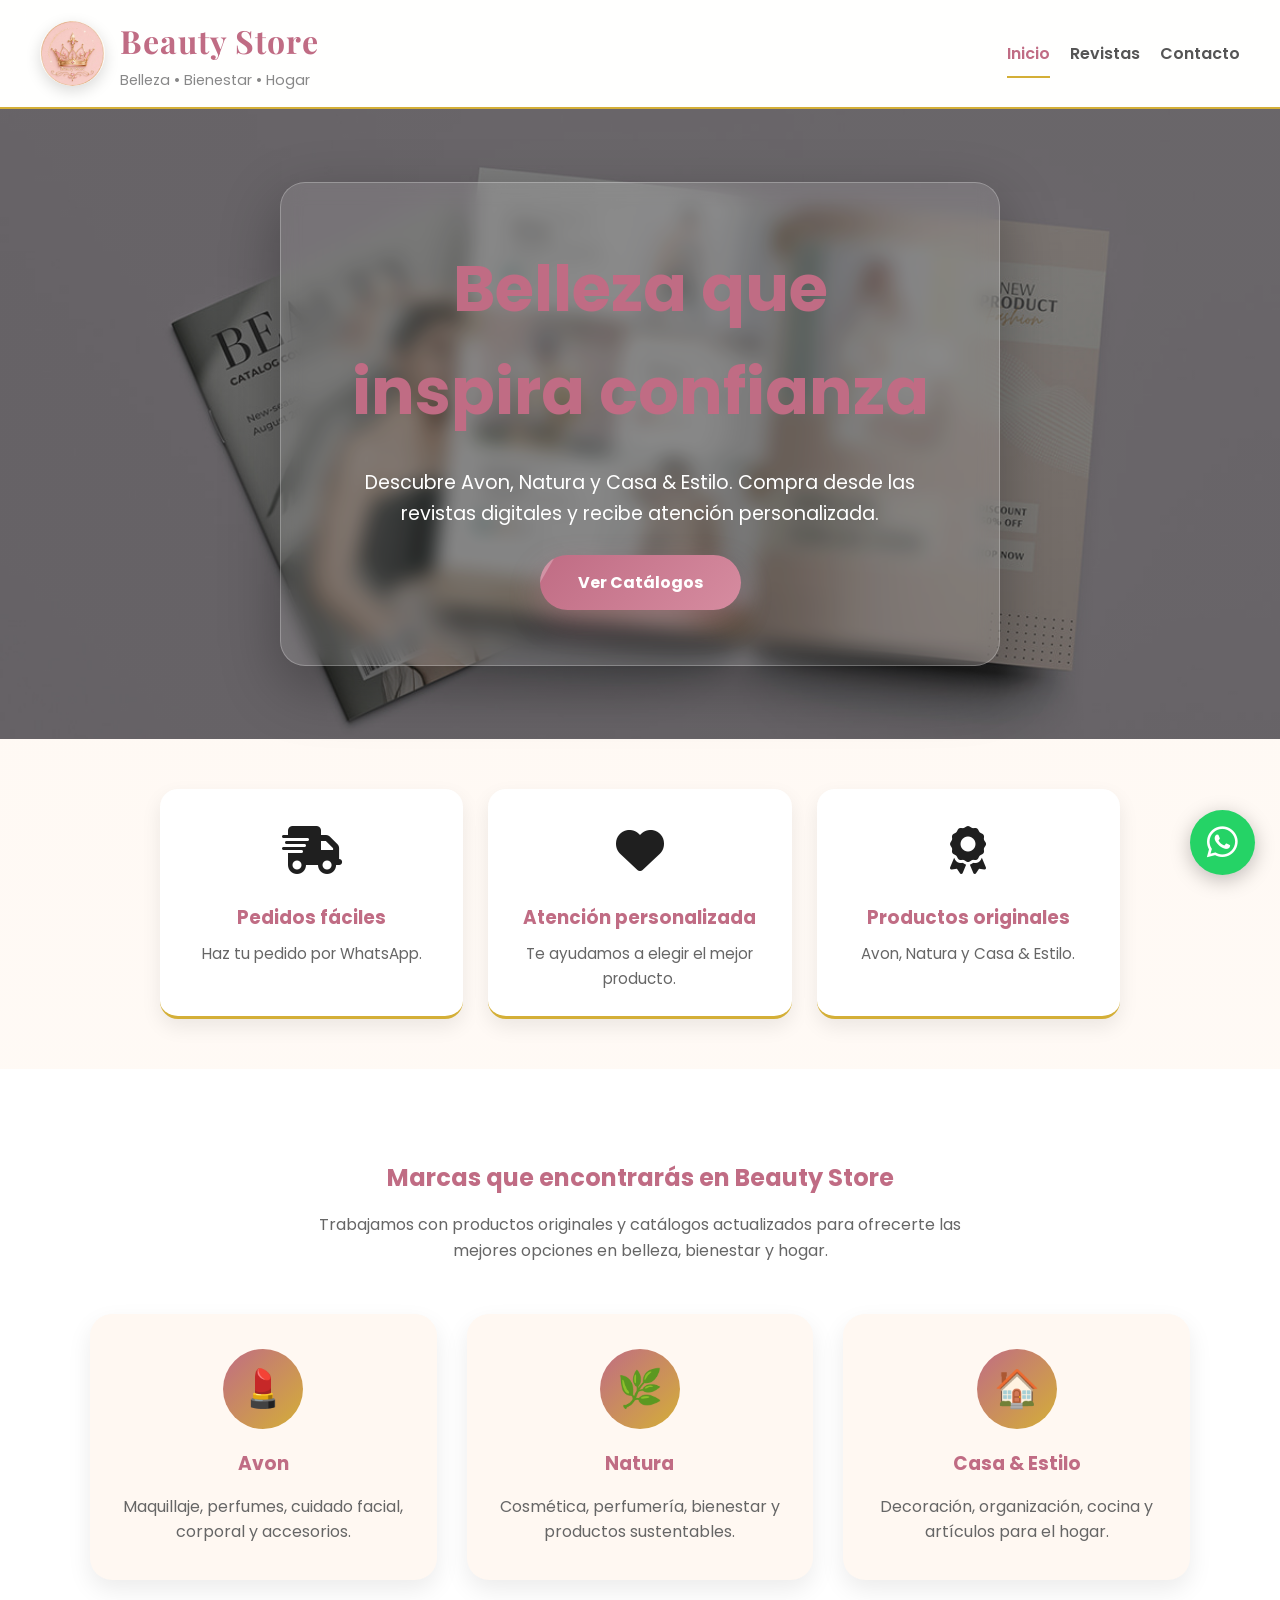
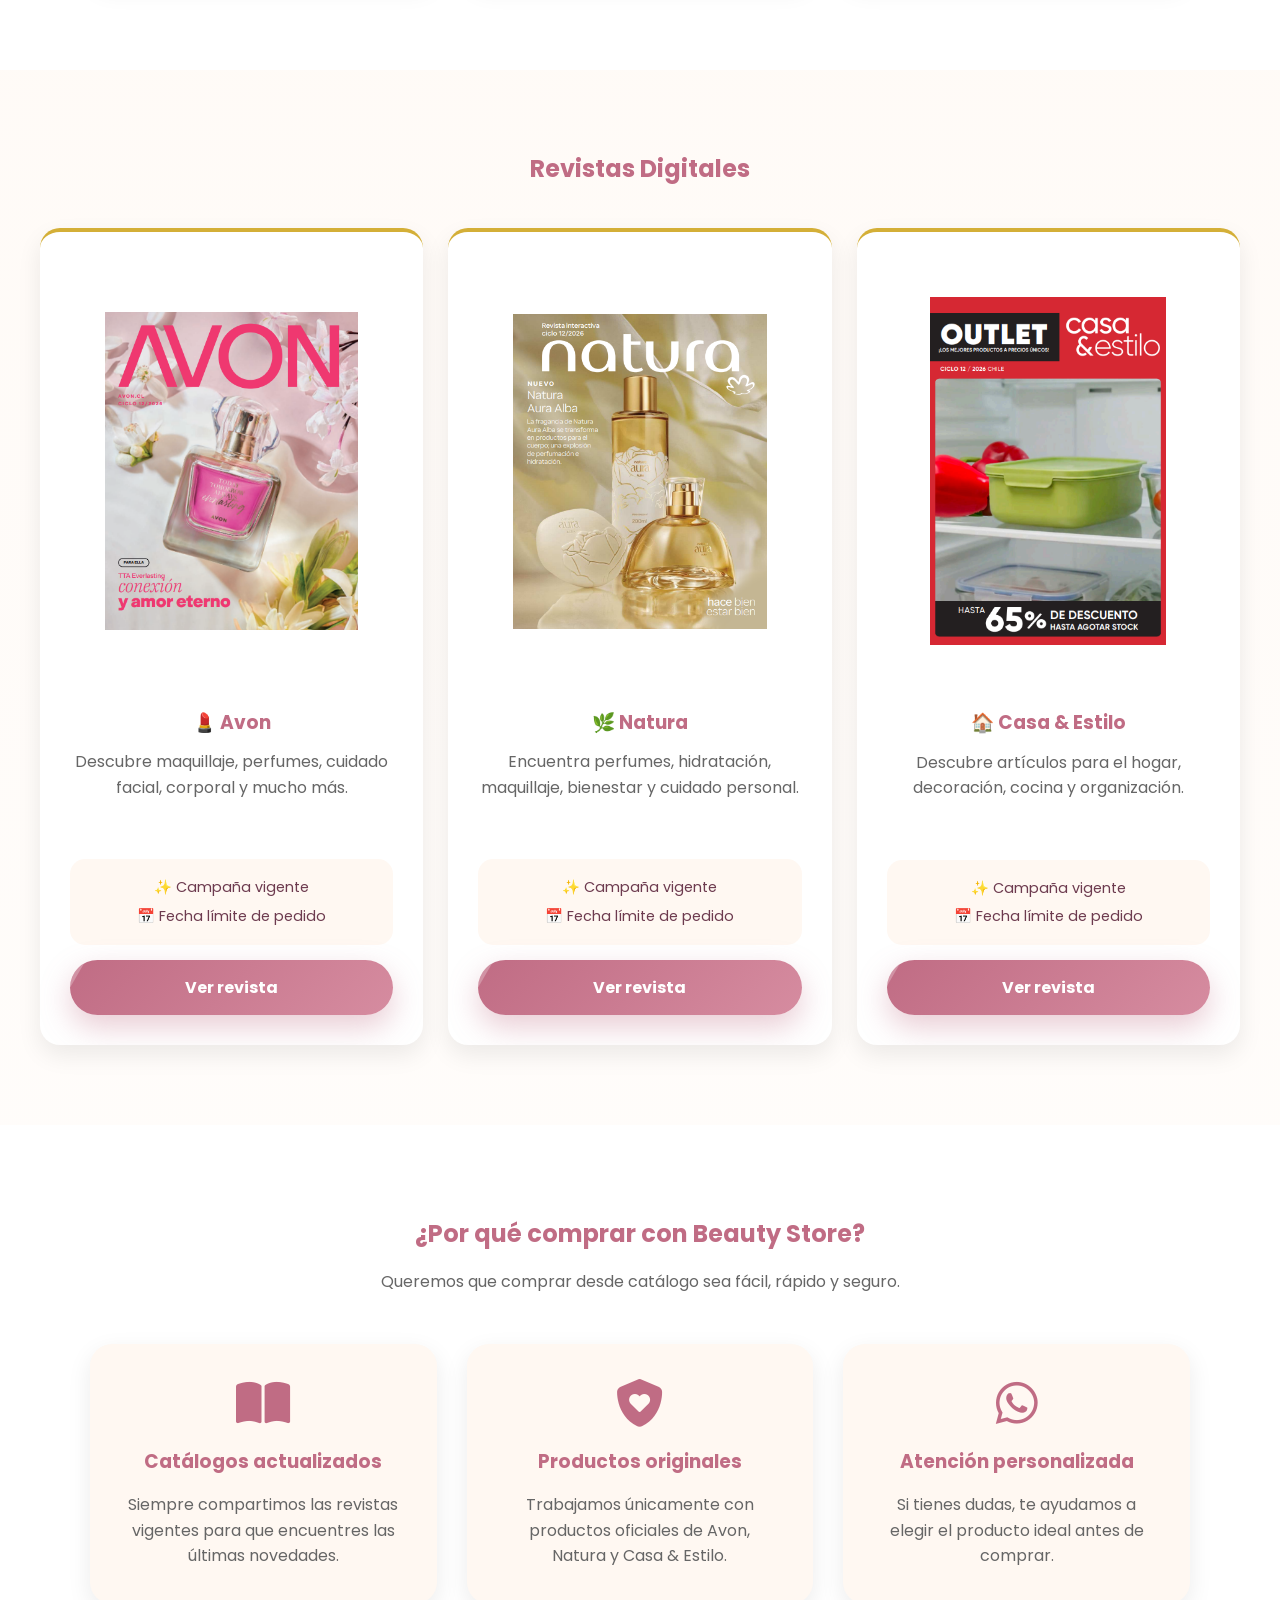
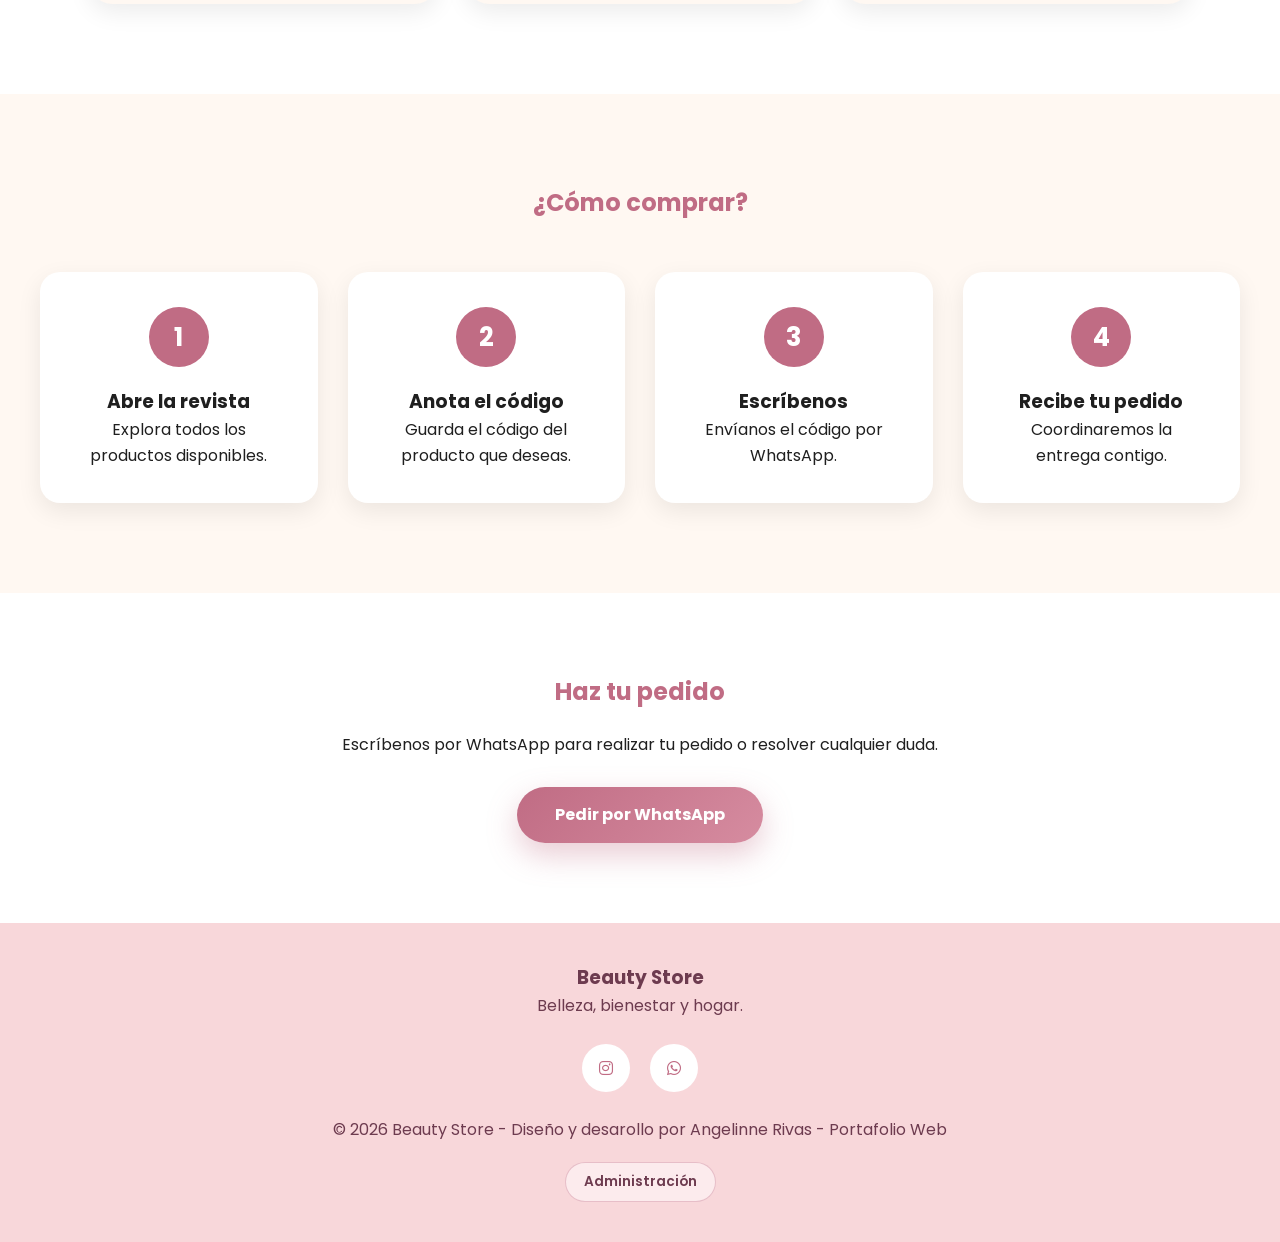
==== index.html @ 6d3efe80 "Add files via upload" ====
<!DOCTYPE html>
<html lang="es">   
    
<head>
    <meta charset="UTF-8">
    <meta name="viewport" content="width=device-width, initial-scale=1.0">

    <title>Beauty Store</title>

    <link rel="icon" type="image/png" href="Img/favicon.png">

    <link rel="stylesheet" href="style.css">

    <link rel="preconnect" href="https://fonts.googleapis.com">

    <link rel="preconnect" href="https://fonts.gstatic.com" crossorigin>

    <link href="https://fonts.googleapis.com/css2?family=Playfair+Display:wght@700&family=Poppins:wght@400;700&display=swap" rel="stylesheet">

    <link rel="stylesheet" href="https://cdnjs.cloudflare.com/ajax/libs/font-awesome/6.5.1/css/all.min.css">

</head>

<body>

    <header>

        <nav>

            <div class="logo">

    <img src="Img/favicon.png" alt="Beauty Store">

    <div>

        <h1>Beauty Store</h1>

        <span>Belleza • Bienestar • Hogar</span>

    </div>

</div>

    <ul>
        <li><a id="linkInicio" href="#inicio">Inicio</a></li>

        <li><a id="linkCatalogos" href="#catalogos">Revistas</a></li>

        <li><a id="linkContacto" href="#contacto">Contacto</a></li>
    </ul>

</nav>

    </header>

    <section class="hero" id="inicio">

        <div class="hero-text">

            <h2>Belleza que inspira confianza</h2>
            
            <p>
                Descubre Avon, Natura y Casa & Estilo. Compra desde las revistas digitales y recibe atención personalizada.
            </p>
            
            <a href="#catalogos" class="btn">Ver Catálogos</a>

        </div>

    </section>

    <section class="beneficios">

<div class="beneficio reveal">

<div class="icono">
    <i class="fa-solid fa-truck-fast"></i>
</div>

<h3>Pedidos fáciles</h3>

<p>Haz tu pedido por WhatsApp.</p>

</div>

<div class="beneficio reveal">

<div class="icono">
    <i class="fa-solid fa-heart"></i>
</div>

<h3>Atención personalizada</h3>

<p>Te ayudamos a elegir el mejor producto.</p>

</div>

<div class="beneficio reveal">

<div class="icono">
    <i class="fa-solid fa-award"></i>
</div>

<h3>Productos originales</h3>

<p>Avon, Natura y Casa & Estilo.</p>

</div>

</section>

<section class="marcas">

    <h2>Marcas que encontrarás en Beauty Store</h2>

    <p>
        Trabajamos con productos originales y catálogos actualizados para ofrecerte las mejores opciones en belleza, bienestar y hogar.
    </p>

    <div class="contenedor-marcas">

<div class="marca-card reveal">

            <div class="marca-icono">💄</div>

            <h3>Avon</h3>

            <p>
                Maquillaje, perfumes, cuidado facial, corporal y accesorios.
            </p>

        </div>

<div class="marca-card reveal">

            <div class="marca-icono">🌿</div>

            <h3>Natura</h3>

            <p>
                Cosmética, perfumería, bienestar y productos sustentables.
            </p>

        </div>

<div class="marca-card reveal">

            <div class="marca-icono">🏠</div>

            <h3>Casa & Estilo</h3>

            <p>
                Decoración, organización, cocina y artículos para el hogar.
            </p>

        </div>

    </div>

</section>

<section class="catalogos" id="catalogos">

    <h2>Revistas Digitales</h2>

    <div class="contenedor-catalogos">

<div class="card reveal">

    <div class="marca">
        <img src="Img/catalogoavon.png" alt="Catálogo Avon">
    </div>

<h3>💄 Avon</h3>

<p>
Descubre maquillaje, perfumes, cuidado facial, corporal y mucho más.
</p>

<div class="info-catalogo">

<p id="campaña-avon">
✨ Campaña vigente
</p>

<p id="fecha-avon">
📅 Fecha límite de pedido
</p>

</div>


<a id="btn-avon" class="btn" href="https://drive.google.com/file/d/151_bADvD2CRd3m8O3ytHtz4BLeSNT8Pb/view" target="_blank" rel="noopener noreferrer">
Ver revista
</a>

</div>

<div class="card reveal">

    <div class="marca">
        <img src="Img/catalogonatura.png" alt="Catálogo Natura">
    </div>

<h3>🌿 Natura</h3>

<p>
Encuentra perfumes, hidratación, maquillaje, bienestar y cuidado personal.
</p>

<div class="info-catalogo">

<p id="campaña-natura">
✨ Campaña vigente
</p>

<p id="fecha-natura">
📅 Fecha límite de pedido
</p>

</div>


<a id="btn-natura" class="btn" href="https://drive.google.com/file/d/1BiQY0JIDqhpg2cKfIuogao1uLDgKGZl5/view" target="_blank" rel="noopener noreferrer">
Ver revista
</a>

</div>


<div class="card reveal">

    <div class="marca">
        <img src="Img/catalogocasayestilo.png" alt="Catálogo Casa & Estilo">
    </div>

    <h3>🏠 Casa & Estilo</h3>

      <p>
    Descubre artículos para el hogar, decoración, cocina y organización.
    </p>


        <div class="info-catalogo">

        <p id="campaña-outlet">
        ✨ Campaña vigente
        </p>

        <p id="fecha-outlet">
        📅 Fecha límite de pedido
        </p>

    </div>

<a id="btn-outlet" class="btn" href="https://drive.google.com/file/d/1SN_BOBFOIl_MkLjcZwZ294st9sG1RQpn/view" target="_blank" rel="noopener noreferrer">
Ver revista
</a>

</div>

    </div>
</section>

<section class="porque">

    <h2>¿Por qué comprar con Beauty Store?</h2>

    <p>
        Queremos que comprar desde catálogo sea fácil, rápido y seguro.
    </p>

    <div class="porque-grid">

        <div class="porque-card reveal">

            <i class="fa-solid fa-book-open"></i>

            <h3>Catálogos actualizados</h3>

            <p>
                Siempre compartimos las revistas vigentes para que encuentres las últimas novedades.
            </p>

        </div>

        <div class="porque-card reveal">

            <i class="fa-solid fa-shield-heart"></i>

            <h3>Productos originales</h3>

            <p>
                Trabajamos únicamente con productos oficiales de Avon, Natura y Casa & Estilo.
            </p>

        </div>

        <div class="porque-card reveal">

            <i class="fa-brands fa-whatsapp"></i>

            <h3>Atención personalizada</h3>

            <p>
                Si tienes dudas, te ayudamos a elegir el producto ideal antes de comprar.
            </p>

        </div>

    </div>

</section>

    <section class="como-comprar">

<h2>¿Cómo comprar?</h2>

<div class="pasos">

<div class="paso reveal">

<span>1</span>

<h3>Abre la revista</h3>

<p>Explora todos los productos disponibles.</p>

</div>

<div class="paso reveal">

<span>2</span>

<h3>Anota el código</h3>

<p>Guarda el código del producto que deseas.</p>

</div>

<div class="paso reveal">

<span>3</span>

<h3>Escríbenos</h3>

<p>Envíanos el código por WhatsApp.</p>

</div>

<div class="paso reveal">

<span>4</span>

<h3>Recibe tu pedido</h3>

<p>Coordinaremos la entrega contigo.</p>

</div>

</div>

</section>

    <section class="contacto" id="contacto">

    <h2>Haz tu pedido</h2>

    <p>
        Escríbenos por WhatsApp para realizar tu pedido o resolver cualquier duda.
    </p>

    <a href="https://wa.me/56954546410?text=Hola%20Angelinne,%20vi%20tu%20portafolio%20de%20cat%C3%A1logo%20y%20me%20interesa%20para%20mi%20negocio." target="_blank" class="btn-whatsapp">Pedir por WhatsApp</a>


    </section>

    <footer>

<h3>Beauty Store</h3>

<p>
Belleza, bienestar y hogar.
</p>

<div class="redes">

<a href="https://www.instagram.com/artecnovastudio" target="_blank">   
<i class="fa-brands fa-instagram"></i>
</a>



<a href="https://wa.me/56954546410?text=Hola%20Angelinne,%20vi%20tu%20portafolio%20de%20cat%C3%A1logo%20y%20me%20interesa%20para%20mi%20negocio." target="_blank">
<i class="fa-brands fa-whatsapp"></i>
</a>

</div>

<p>© 2026 Beauty Store - Diseño y desarollo por Angelinne Rivas - Portafolio Web</p>

<a href="admin.html" class="admin-link">
    Administración
</a>

</footer>

    <a class="whatsapp" href="https://wa.me/56954546410?text=Hola%20Angelinne,%20vi%20tu%20portafolio%20de%20cat%C3%A1logo%20y%20me%20interesa%20para%20mi%20negocio." target="_blank">
    <i class="fa-brands fa-whatsapp"></i></a>

<!--script type="module" src="catalogos.js"></script-->
<script src="script.js"></script>

</body>

</html>
---- style.css ----
*{
    margin:0;
    padding:0;
    box-sizing:border-box;
}

body{
    font-family:'Poppins',sans-serif;
    background:linear-gradient(180deg,#fff8f2,#ffffff);
    color: #1f1f1f;
    line-height:1.6;
}

header{
    background:rgba(255,255,255,.92);
    backdrop-filter:blur(12px);
    border-bottom:2px solid #d4af37;
    position:sticky;
    top:0;
    z-index:1000;
}

nav{
    display:flex;
    justify-content:space-between;
    align-items:center;
    padding:15px 40px;
}

nav h1{
    color:#c06c84;
    font-family:'Playfair Display',serif;
    font-size:2.2rem;
    letter-spacing:1px;
}

nav ul{
    display:flex;
    list-style:none;
    gap:20px;
    flex-wrap:wrap;
    padding:0;
}

nav a{

    text-decoration:none;

    padding:8px 0;

    color:#555;

    font-weight:600;

    transition:.35s ease;

    position:relative;

}

nav a:hover{

    color:#c06c84;

}

nav a::after{

    content:"";

    position:absolute;

    left:0;

    bottom:-5px;

    width:0;

    height:2px;

    background:#d4af37;

    transition:.3s;

}

nav a:hover::after{

    width:100%;

}

nav img{
    width:100px;
    height:auto;
    transition:.3s;
}

nav img:hover{
    transform:scale(1.05);
}

.hero{
    min-height:70vh;
    background:
    linear-gradient(rgba(0,0,0,.45),rgba(0,0,0,.45)),
    url("Img/fondo.jpg");

    background-size:cover;
    background-position:center;

    display:flex;
    justify-content:center;
    align-items:center;

    text-align:center;
}

.hero-text{

    background:rgba(255,255,255,.10);

    color:white;

    backdrop-filter:blur(10px);

    border:1px solid rgba(255,255,255,.25);

    padding:55px;

    border-radius:25px;

    max-width:720px;

    box-shadow:0 20px 60px rgba(0,0,0,.30);

    text-align:center;

}

.hero-text h2{
    font-size:clamp(2rem,6vw,4rem);
}

.hero-text p{
    margin:20px 0;
    font-size:1.2rem;
    max-width:550px;
    margin:25px auto;
}

.btn{

    position:relative;
    overflow:hidden;

    display:inline-flex;
    justify-content:center;
    align-items:center;

    padding:15px 38px;

    border-radius:40px;

    background:linear-gradient(
        135deg,
        #c06c84,
        #d68ca0
    );

    color:white;

    text-decoration:none;

    font-weight:700;

    transition:.35s;

    box-shadow:0 12px 30px rgba(192,108,132,.35);

}

.btn:hover{

    transform:translateY(-4px);

    background:linear-gradient(
        135deg,
        #d4af37,
        #f0d878
    );

}

.btn::before{

    content:"";

    position:absolute;

    left:-100%;

    top:0;

    width:100%;

    height:100%;

    background:rgba(255,255,255,.25);

    transform:skewX(-30deg);

    transition:.6s;

}

.btn:hover::before{

    left:130%;

}

.card{
    background:white;
    border-top:4px solid #d4af37;
    padding:30px;
    border-radius:20px;
    text-align:center;
    box-shadow:0 10px 25px rgba(0,0,0,.08);
    transition:.3s;
    overflow:hidden;
    position:relative;
    display:flex;
    flex-direction:column;
    justify-content:space-between;
}

.card:hover{

    transform:translateY(-12px);

    box-shadow:0 20px 45px rgba(0,0,0,.18);

}

.card img{

    width:100%;

    aspect-ratio:3/4;

    object-fit:contain;

    padding:15px;

    background:white;

    border-radius:15px;

    transition:.4s;

}

.card:hover img{

    transform:scale(1.05);

}

h2{
    color:#c06c84;
}

footer{
    background:#f8d7da;
    color:#6d3b4f;
    text-align:center;
    padding:40px 20px;
}

.catalogos{
    padding:80px 20px;
}

.catalogos h2{
    text-align:center;
    margin-bottom:40px;
}

.contenedor-catalogos{
    display:grid;
    grid-template-columns:repeat(auto-fit,minmax(280px,1fr));
    gap:25px;
    max-width:1200px;
    margin:auto;
}

.whatsapp{
    position:fixed;
    bottom:25px;
    right:25px;
    background:#25D366;
    color:white;
    width:65px;
    height:65px;
    border-radius:50%;
    display:flex;
    justify-content:center;
    align-items:center;
    font-size:35px;
    text-decoration:none;
    box-shadow:0 5px 20px rgba(0,0,0,.25);
    transition:.3s;
    animation:pulse 2s infinite;
}

.whatsapp:hover{
    animation:none;
    transform:scale(1.15);
}

@keyframes pulse{

    0%{
        transform:scale(1);
    }

    50%{
        transform:scale(1.08);
    }

    100%{
        transform:scale(1);
    }

}

.contacto{
    padding:80px 20px;
    text-align:center;
    background:#ffffff;
}

.contacto h2{
    margin-bottom:20px;
}

.contacto p{
    margin-bottom:30px;
}

.logo{
    display:flex;
    align-items:center;
    gap:15px;
}

.logo img{
    width:65px;
    border-radius:50%;
    box-shadow:0 5px 15px rgba(0,0,0,.15);
    transition:.35s;
}

.logo img:hover{
    transform:rotate(8deg) scale(1.08);
}

.logo h1{
    font-family:"Playfair Display",serif;
    color:#c06c84;
    font-size:2rem;
    margin:0;
}

.logo span{
    display:block;
    color:#888;
    font-size:.9rem;
    margin-top:3px;
}

.beneficios{
    display:grid;
    grid-template-columns:repeat(3,1fr);
    gap:25px;
    width:100%;
    max-width:1000px;
    margin:50px auto;
    padding:0 20px;
}

.beneficio{
    background:white;
    padding:25px 20px;
    border-radius:18px;
    text-align:center;
    box-shadow:0 8px 20px rgba(0,0,0,.08);
    transition:.3s;
    border-bottom:3px solid #d4af37;
}

.beneficio:hover{
    transform:translateY(-6px);
}

.icono{
    font-size:3rem;
    margin-bottom:12px;
}

.beneficios h3{
    color:#c06c84;
    font-size:1.15rem;
    margin-bottom:10px;
}

.beneficios p{
    color:#666;
    font-size:.95rem;
}

.como-comprar{
    background:#fff8f2;
    padding:90px 20px;
    text-align:center;
}

.como-comprar h2{
    margin-bottom:50px;
}

.pasos{
    display:grid;
    grid-template-columns:repeat(auto-fit,minmax(220px,1fr));
    gap:30px;
    max-width:1200px;
    margin:auto;
}

.paso{
    background:white;
    border-radius:20px;
    padding:35px;
    box-shadow:0 8px 25px rgba(0,0,0,.08);
}

.pasos span{
    display:inline-flex;
    justify-content:center;
    align-items:center;
    width:60px;
    height:60px;
    background:#c06c84;
    color:white;
    border-radius:50%;
    font-size:1.6rem;
    font-weight:bold;
    margin-bottom:20px;
}

.marca{
    background:#fff;
    padding:20px;
    border-radius:15px;
    margin-bottom:20px;
}

.card h3{
    margin-bottom:12px;
    color:#c06c84;
}

.card > p{
    color:#666;
    min-height:70px;
    margin-bottom:25px;
}

.redes{

    margin:25px 0;

}

.redes a{

    display:inline-flex;

    justify-content:center;

    align-items:center;

    width:48px;

    height:48px;

    margin:0 8px;

    border-radius:50%;

    background:white;

    color:#c06c84;

    text-decoration:none;

    transition:.3s;

}

.redes a:hover{

    transform:translateY(-6px);

    background:#c06c84;

    color:white;

}

.marcas{

    padding:90px 20px;

    background:#ffffff;

    text-align:center;

}

.marcas h2{

    margin-bottom:15px;

}

.marcas>p{

    max-width:700px;

    margin:0 auto 50px;

    color:#666;

}

.contenedor-marcas{

    display:grid;

    grid-template-columns:repeat(auto-fit,minmax(260px,1fr));

    gap:30px;

    max-width:1100px;

    margin:auto;

}

.marca-card{

    background:#fff8f2;

    border-radius:22px;

    padding:35px 25px;

    transition:.35s;

    box-shadow:0 10px 25px rgba(0,0,0,.08);

}

.marca-card:hover{

    transform:translateY(-8px);

    box-shadow:0 18px 40px rgba(0,0,0,.15);

}

.marca-icono{

    width:80px;

    height:80px;

    margin:auto;

    border-radius:50%;

    background:linear-gradient(135deg,#c06c84,#d4af37);

    display:flex;

    justify-content:center;

    align-items:center;

    font-size:2.3rem;

    margin-bottom:20px;

}

.marca-card h3{

    color:#c06c84;

    margin-bottom:15px;

}

.marca-card p{

    color:#666;

}

nav a.activo{

    color:#c06c84;

}

nav a.activo::after{

    width:100%;

}

.reveal {
    opacity: 0;
    transform: translateY(40px);
    transition: opacity 0.8s ease, transform 0.8s ease;
}

.reveal.visible {
    opacity: 1;
    transform: translateY(0);
}

.reveal:nth-child(1) {
    transition-delay: 0.1s;
}

.reveal:nth-child(2) {
    transition-delay: 0.2s;
}

.reveal:nth-child(3) {
    transition-delay: 0.3s;
}

.reveal:nth-child(4) {
    transition-delay: 0.4s;
}

.card .btn{

    margin-top:auto;

}

.reveal:nth-child(1){

    transition-delay:.1s;

}

.reveal:nth-child(2){

    transition-delay:.2s;

}

.reveal:nth-child(3){

    transition-delay:.3s;

}

.reveal:nth-child(4){

    transition-delay:.4s;

}

.porque{

    padding:90px 20px;

    background:#fff;

    text-align:center;

}

.porque h2{

    margin-bottom:15px;

}

.porque>p{

    max-width:650px;

    margin:auto;

    color:#666;

    margin-bottom:50px;

}

.porque-grid{

    display:grid;

    grid-template-columns:repeat(auto-fit,minmax(260px,1fr));

    gap:30px;

    max-width:1100px;

    margin:auto;

}

.porque-card{

    background:#fff8f2;

    padding:35px;

    border-radius:22px;

    box-shadow:0 8px 25px rgba(0,0,0,.08);

    transition:.35s;

}

.porque-card:hover{

    transform:translateY(-8px);

}

.porque-card i{

    font-size:3rem;

    color:#c06c84;

    margin-bottom:20px;

}

.porque-card h3{

    color:#c06c84;

    margin-bottom:15px;

}

.porque-card p{

    color:#666;

}

@media(max-width:768px){

    .beneficios{
        grid-template-columns:1fr;
        width:100%;
        max-width:100%;
        padding:0 20px;
        overflow:hidden;
    }

    .beneficio{
        width:100%;
        max-width:350px;
        margin:0 auto;
    }

}

html, body{
    overflow-x:hidden;
}

@media(max-width:700px){

    nav{
        flex-direction:column;
        gap:10px;
        padding:15px;
    }

    .logo{
        flex-direction:column;
        text-align:center;
        gap:5px;
    }

    .logo img{
        width:55px;
    }

    .logo h1{
        font-size:1.6rem;
    }

    .logo span{
        font-size:.75rem;
    }

    nav ul{
        gap:15px;
        font-size:.9rem;
    }

    .hero-text{
        padding:25px 20px;
        margin:15px;
    }

    .hero-text h2{
        font-size:1.8rem;
    }

    .hero-text p{
        font-size:1rem;
    }

    .btn{
        width:100%;
        padding:14px 20px;
    }

    .whatsapp{
        width:55px;
        height:55px;
        font-size:28px;
        right:15px;
        bottom:15px;
    }

    .beneficios{
        grid-template-columns:1fr;
        width:100%;
        max-width:100%;
        padding:0 20px;
    }

    .beneficio{
        width:100%;
        max-width:350px;
        margin:0 auto;
    }

}

.admin-login{

    min-height:100vh;

    display:flex;

    justify-content:center;

    align-items:center;

    background:linear-gradient(180deg,#fff8f2,#ffffff);

    padding:20px;

}


.admin-card{

    background:white;

    width:100%;

    max-width:400px;

    padding:40px 30px;

    border-radius:25px;

    text-align:center;

    box-shadow:0 15px 40px rgba(0,0,0,.12);

    border-top:4px solid #d4af37;

}


.admin-card img{

    width:80px;

    border-radius:50%;

    margin-bottom:15px;

}


.admin-card h1{

    font-family:'Playfair Display',serif;

    color:#c06c84;

    margin-bottom:5px;

}


.admin-card p{

    color:#777;

    margin-bottom:25px;

}


.admin-card input{

    width:100%;

    padding:14px;

    margin-bottom:15px;

    border-radius:30px;

    border:1px solid #ddd;

    outline:none;

    font-family:'Poppins',sans-serif;

}


.admin-card input:focus{

    border-color:#c06c84;

}

.admin-card .btn{

    width:100%;

    border:none;

    cursor:pointer;

}


#mensaje{

    margin-top:15px;

    font-size:.9rem;

}

.panel-admin{

    min-height:100vh;

    padding:50px 20px;

    background:linear-gradient(180deg,#fff8f2,#ffffff);

    text-align:center;

}


.panel-admin h1{

    font-family:'Playfair Display',serif;

    color:#c06c84;

    margin-bottom:10px;

}


#catalogos-admin{

    max-width:700px;

    margin:40px auto;

}


.admin-catalogo{

    background:white;

    padding:30px;

    margin-bottom:25px;

    border-radius:20px;

    box-shadow:0 10px 25px rgba(0,0,0,.08);

    border-top:4px solid #d4af37;

}


.admin-catalogo h2{

    margin-bottom:20px;

}


.admin-catalogo input{

    width:100%;

    padding:12px;

    margin:10px 0;

    border-radius:25px;

    border:1px solid #ddd;

}


.admin-catalogo button{

    margin-top:15px;

}

.admin-link{

    display:inline-flex;

    justify-content:center;

    align-items:center;

    margin-top:20px;

    padding:8px 18px;

    border-radius:25px;

    border:1px solid rgba(192,108,132,.35);

    color:#6d3b4f;

    background:rgba(255,255,255,.5);

    font-size:.85rem;

    font-weight:600;

    text-decoration:none;

    transition:.35s ease;

}


.admin-link:hover{

    color:white;

    background:#c06c84;

    transform:translateY(-3px);

    box-shadow:0 8px 20px rgba(192,108,132,.25);

}

.info-catalogo{
    background:#fff8f2;
    border-radius:15px;
    padding:12px;
    margin:15px 0;
    color:#6d3b4f;
    font-size:.9rem;
}

.info-catalogo p{
    margin:5px 0;
}

/* Botón para pedir por WhatsApp */
.btn-whatsapp{
    display:inline-flex;
    justify-content:center;
    align-items:center;

    padding:15px 38px;
    border-radius:40px;

    background:linear-gradient(135deg, #c06c84, #d68ca0);
    color:white;

    text-decoration:none;
    font-weight:700;

    box-shadow:0 12px 30px rgba(192,108,132,.35);
    transition:.35s ease;
}

.btn-whatsapp:hover{
    transform:translateY(-4px);

    background:linear-gradient(135deg, #d4af37, #f0d878);
    color:white;

    box-shadow:0 16px 35px rgba(212,175,55,.35);
}
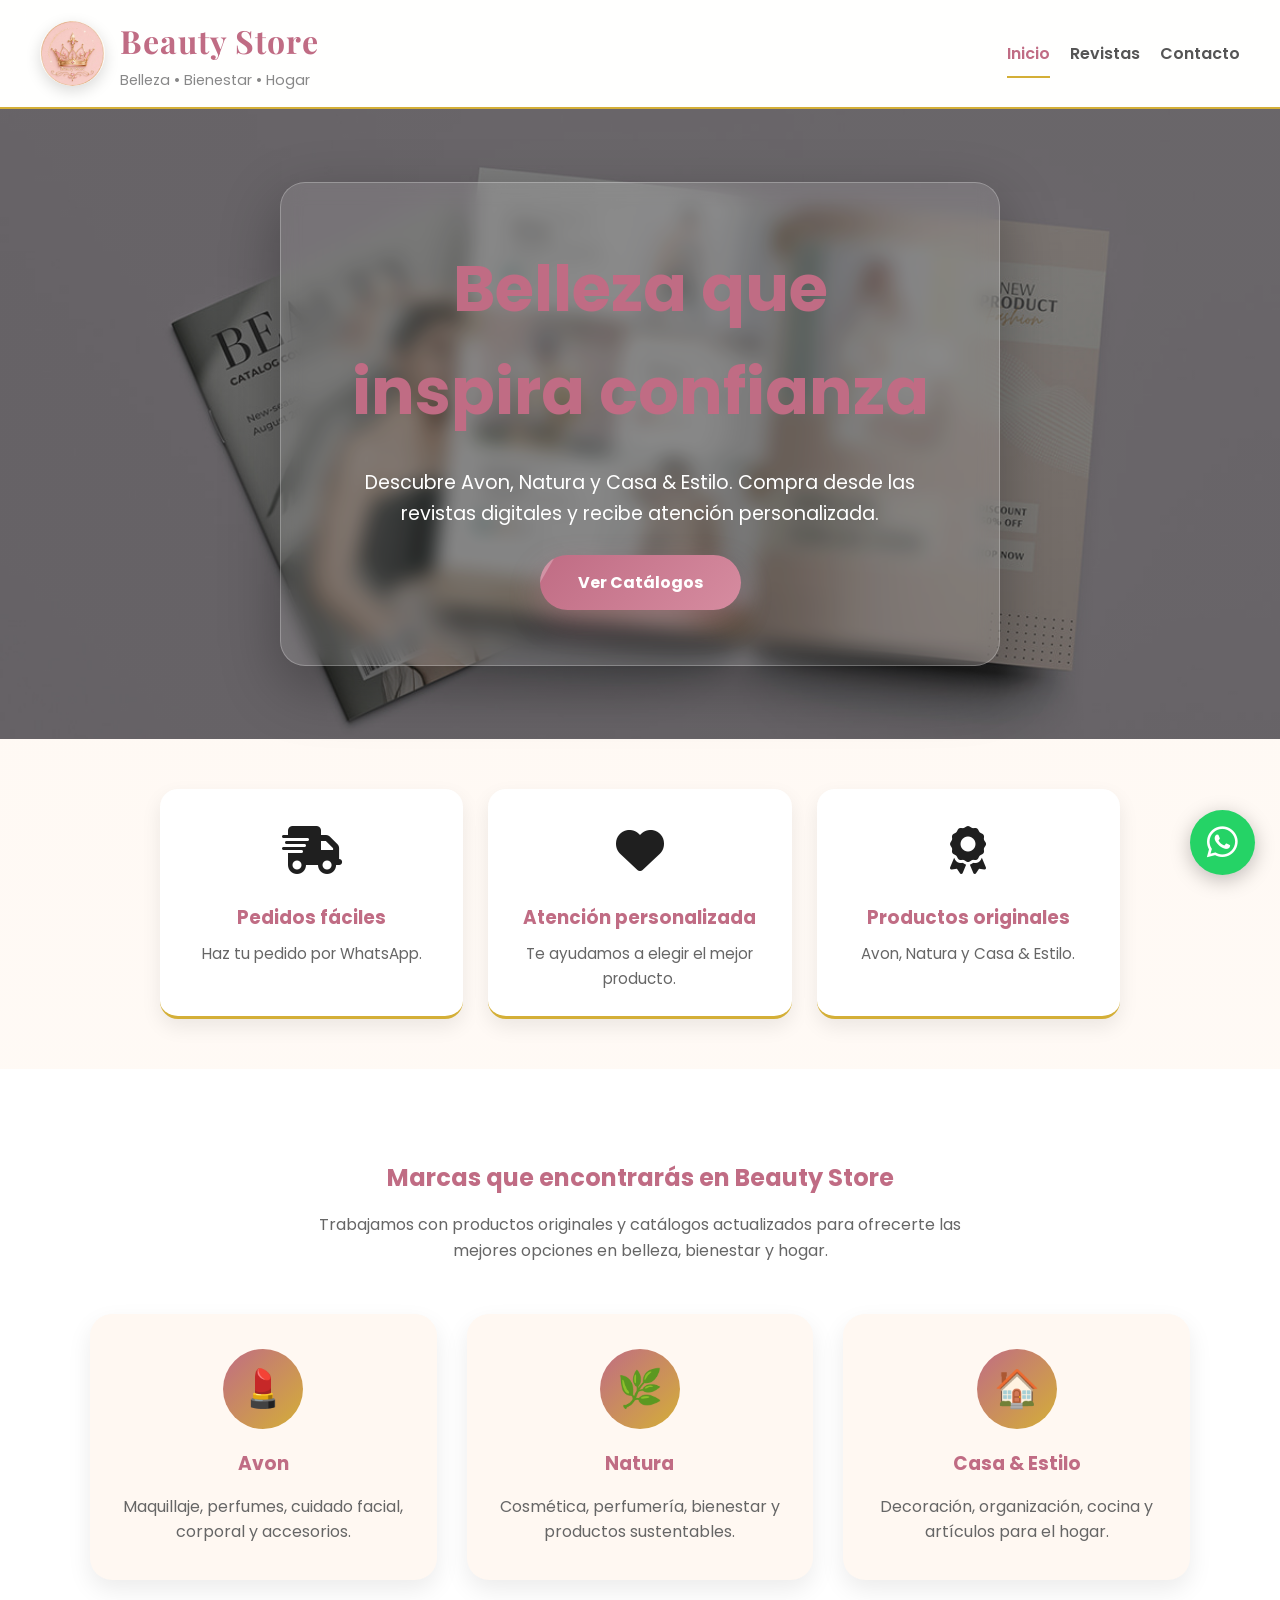
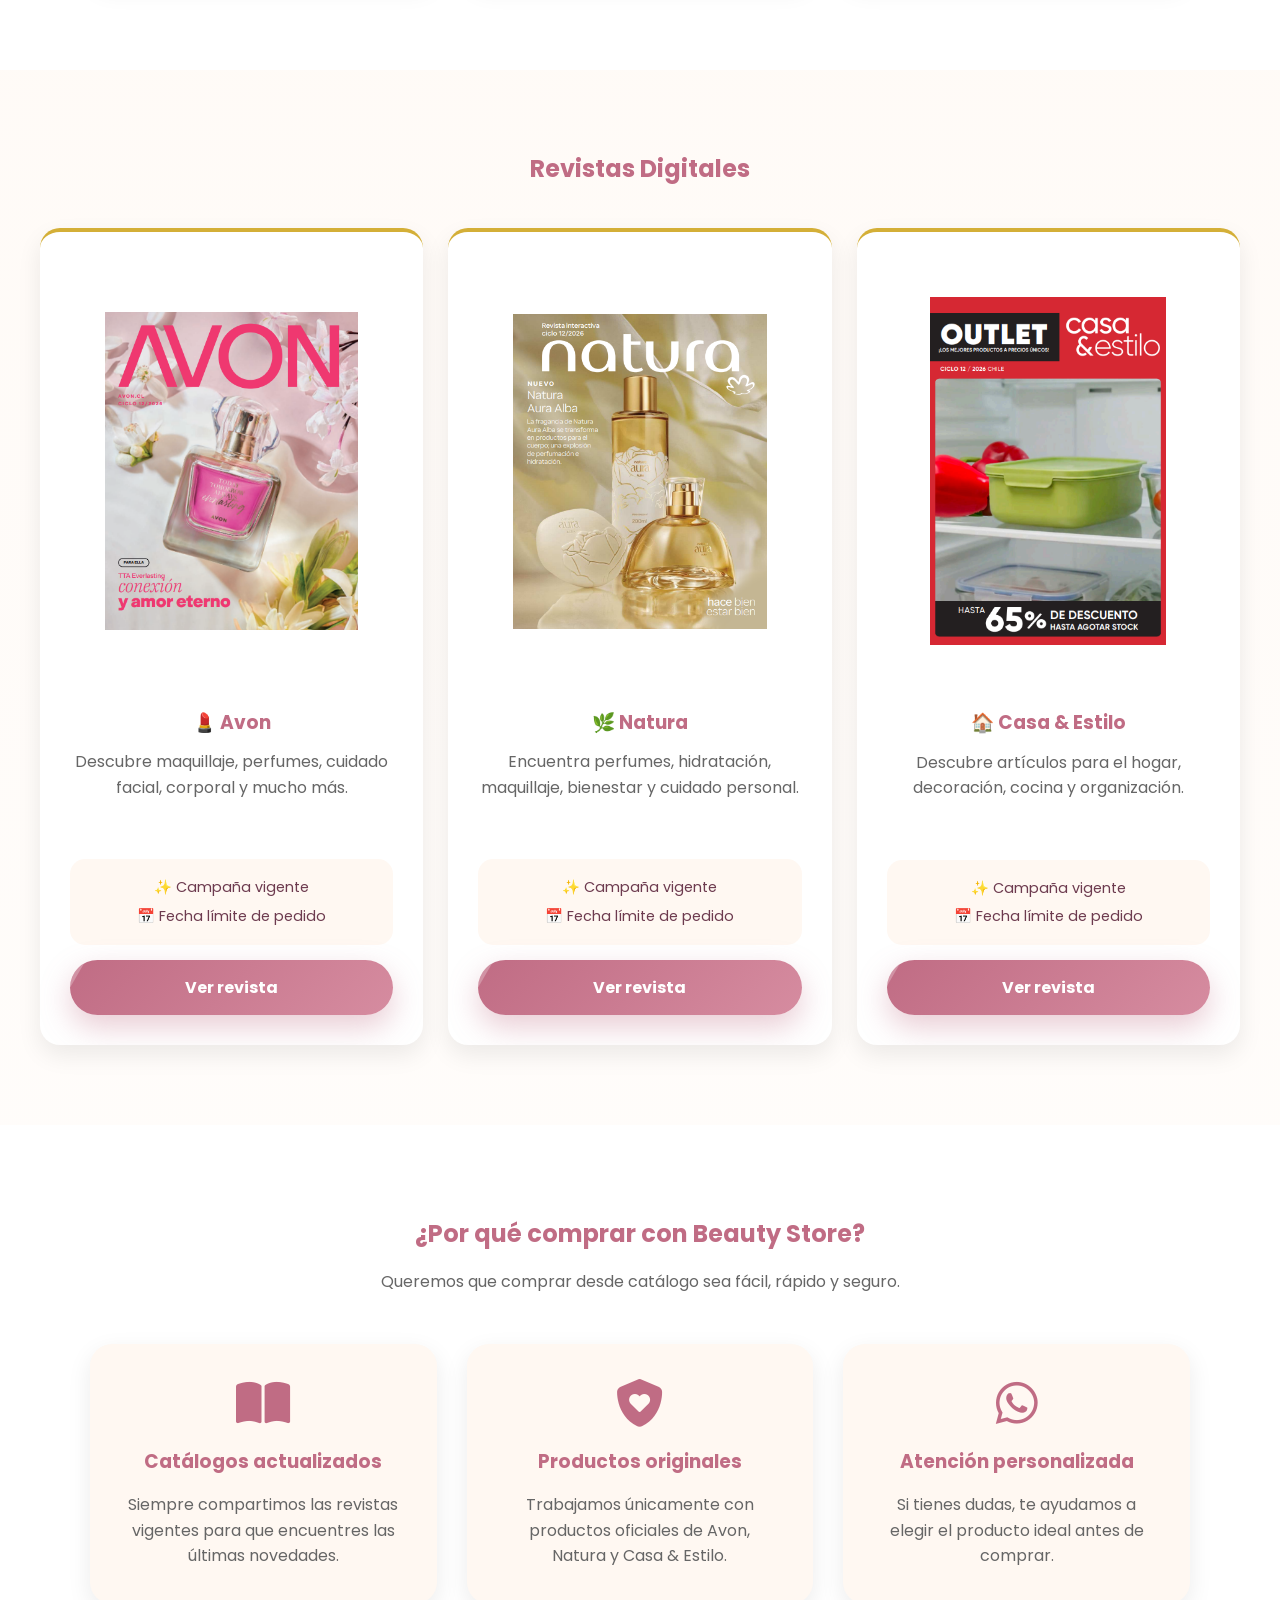
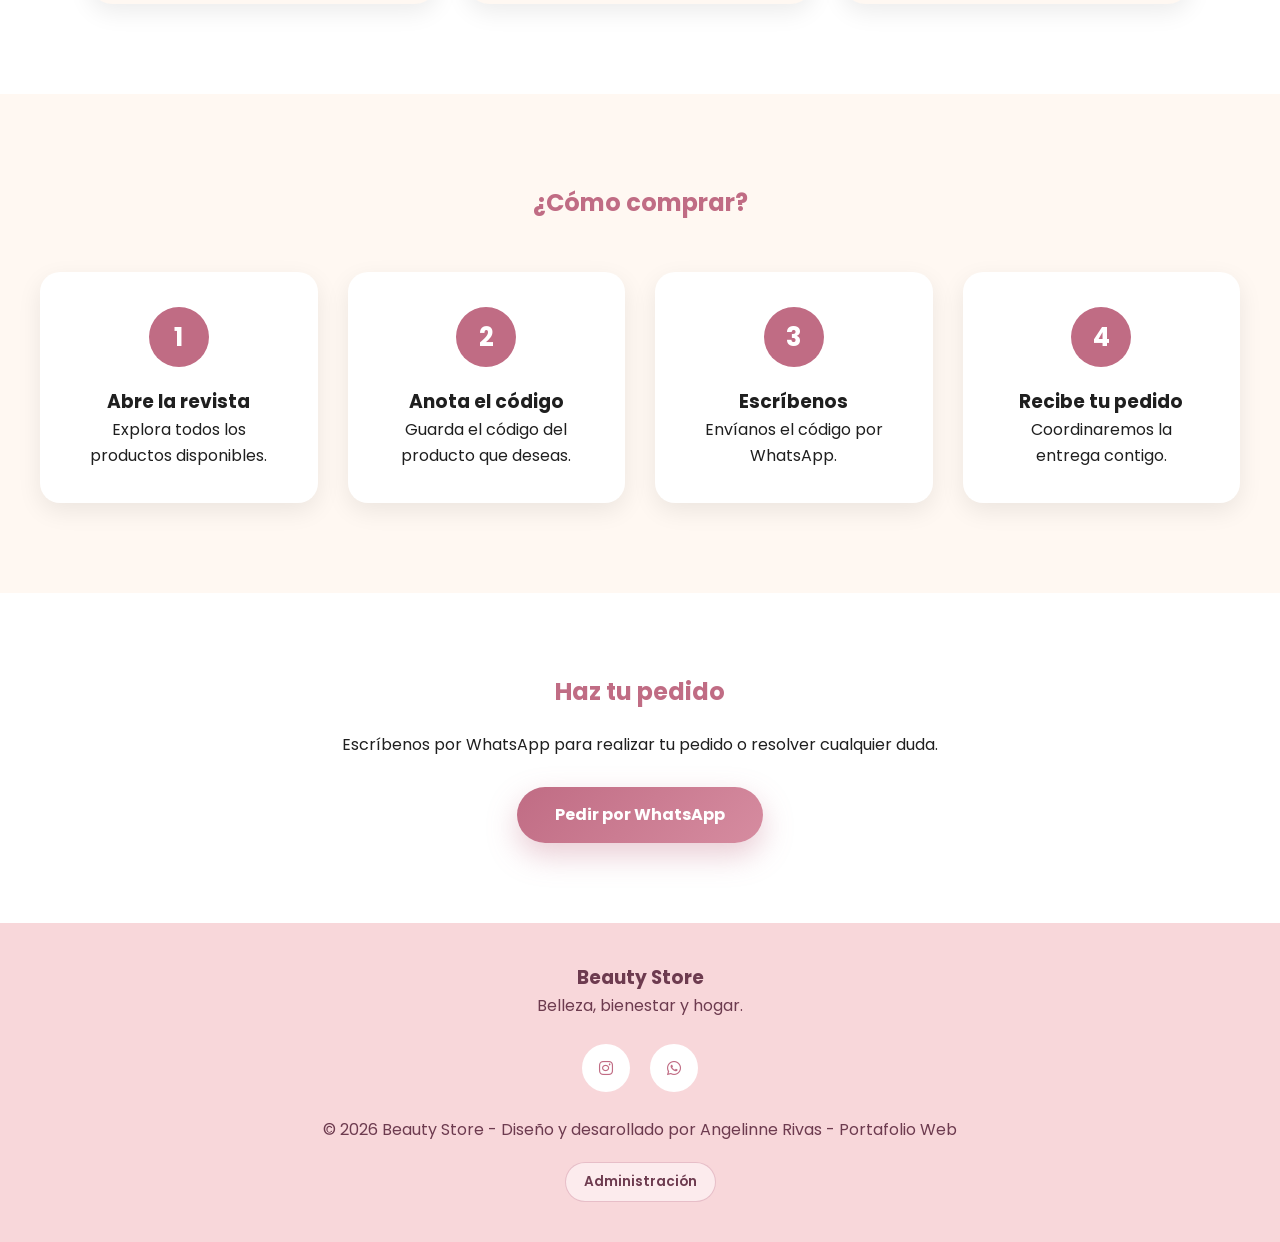
==== commit 6d270fdc: "Update index.html" ====
--- a/index.html
+++ b/index.html
@@ -397,7 +397,7 @@
 
 </div>
 
-<p>© 2026 Beauty Store - Diseño y desarollo por Angelinne Rivas - Portafolio Web</p>
+<p>© 2026 Beauty Store - Diseño y desarollado por Angelinne Rivas - Portafolio Web</p>
 
 <a href="admin.html" class="admin-link">
     Administración
@@ -413,4 +413,4 @@
 
 </body>
 
-</html>+</html>
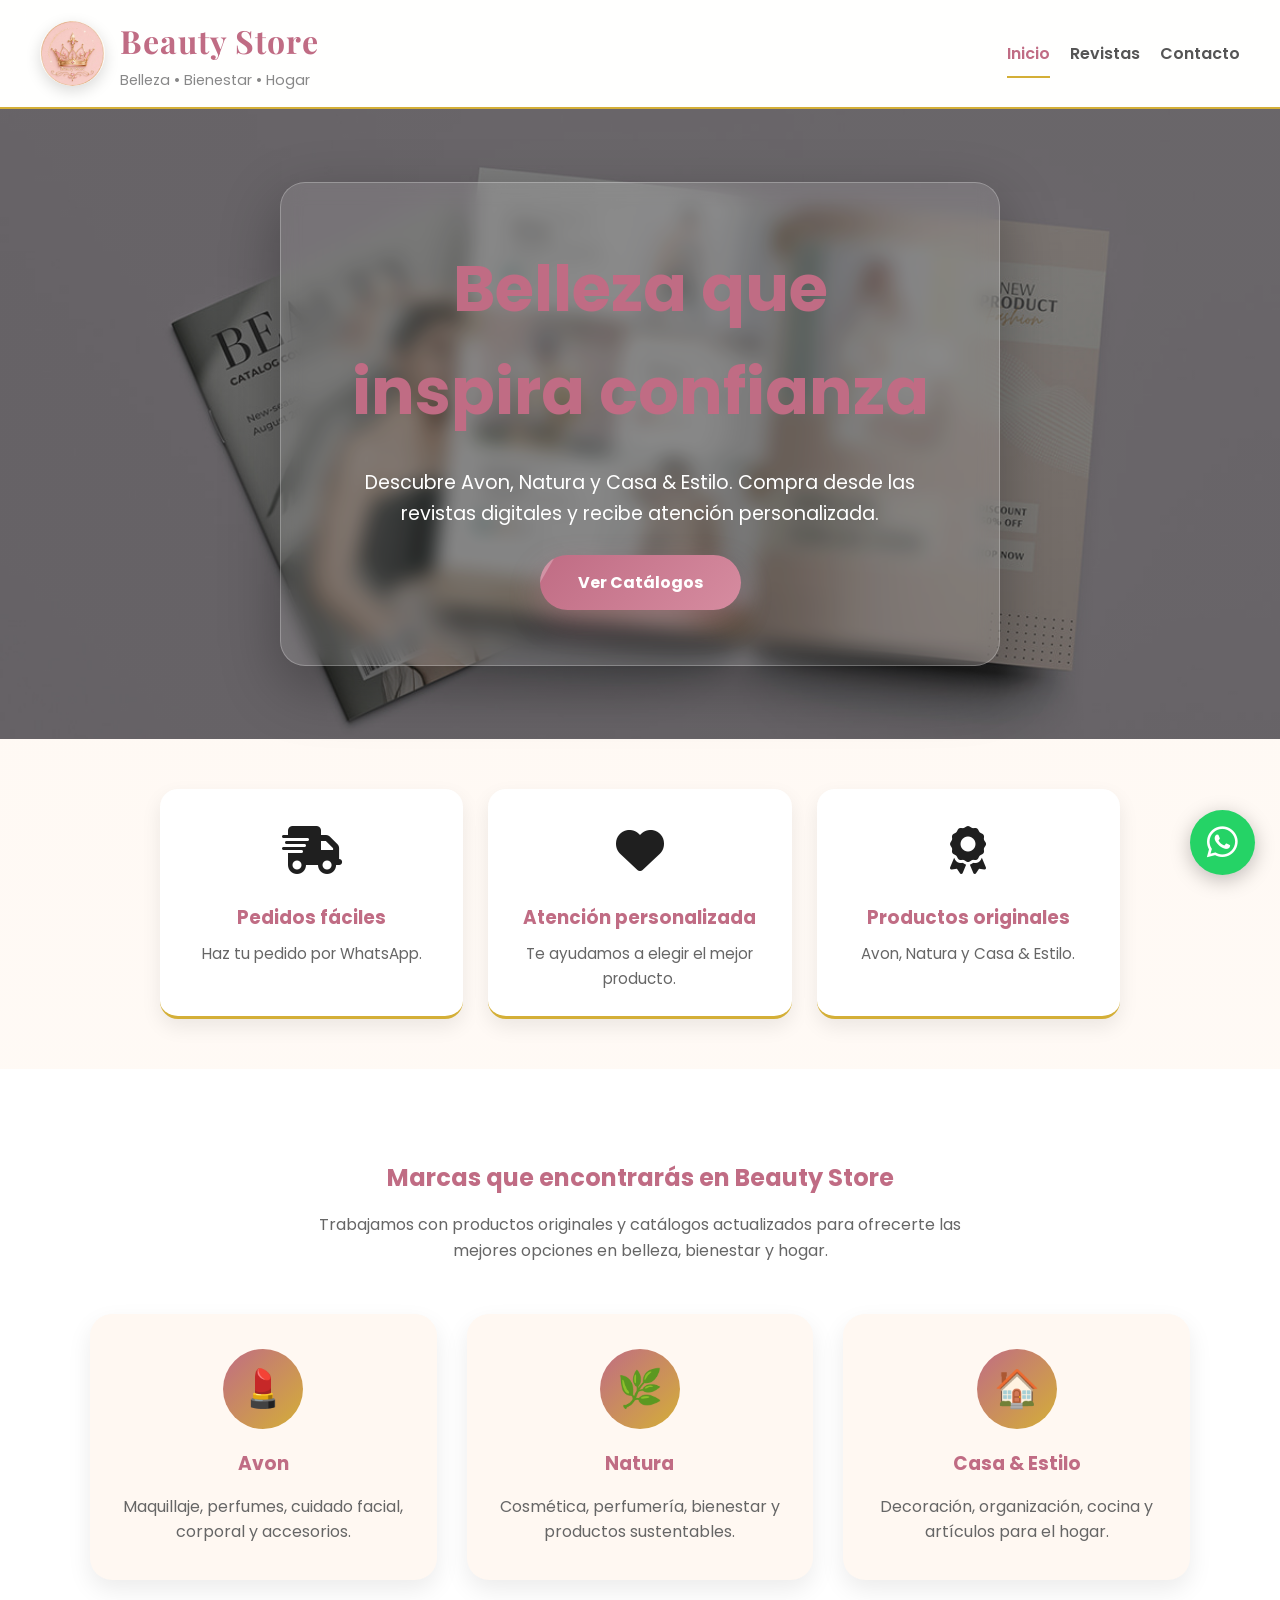
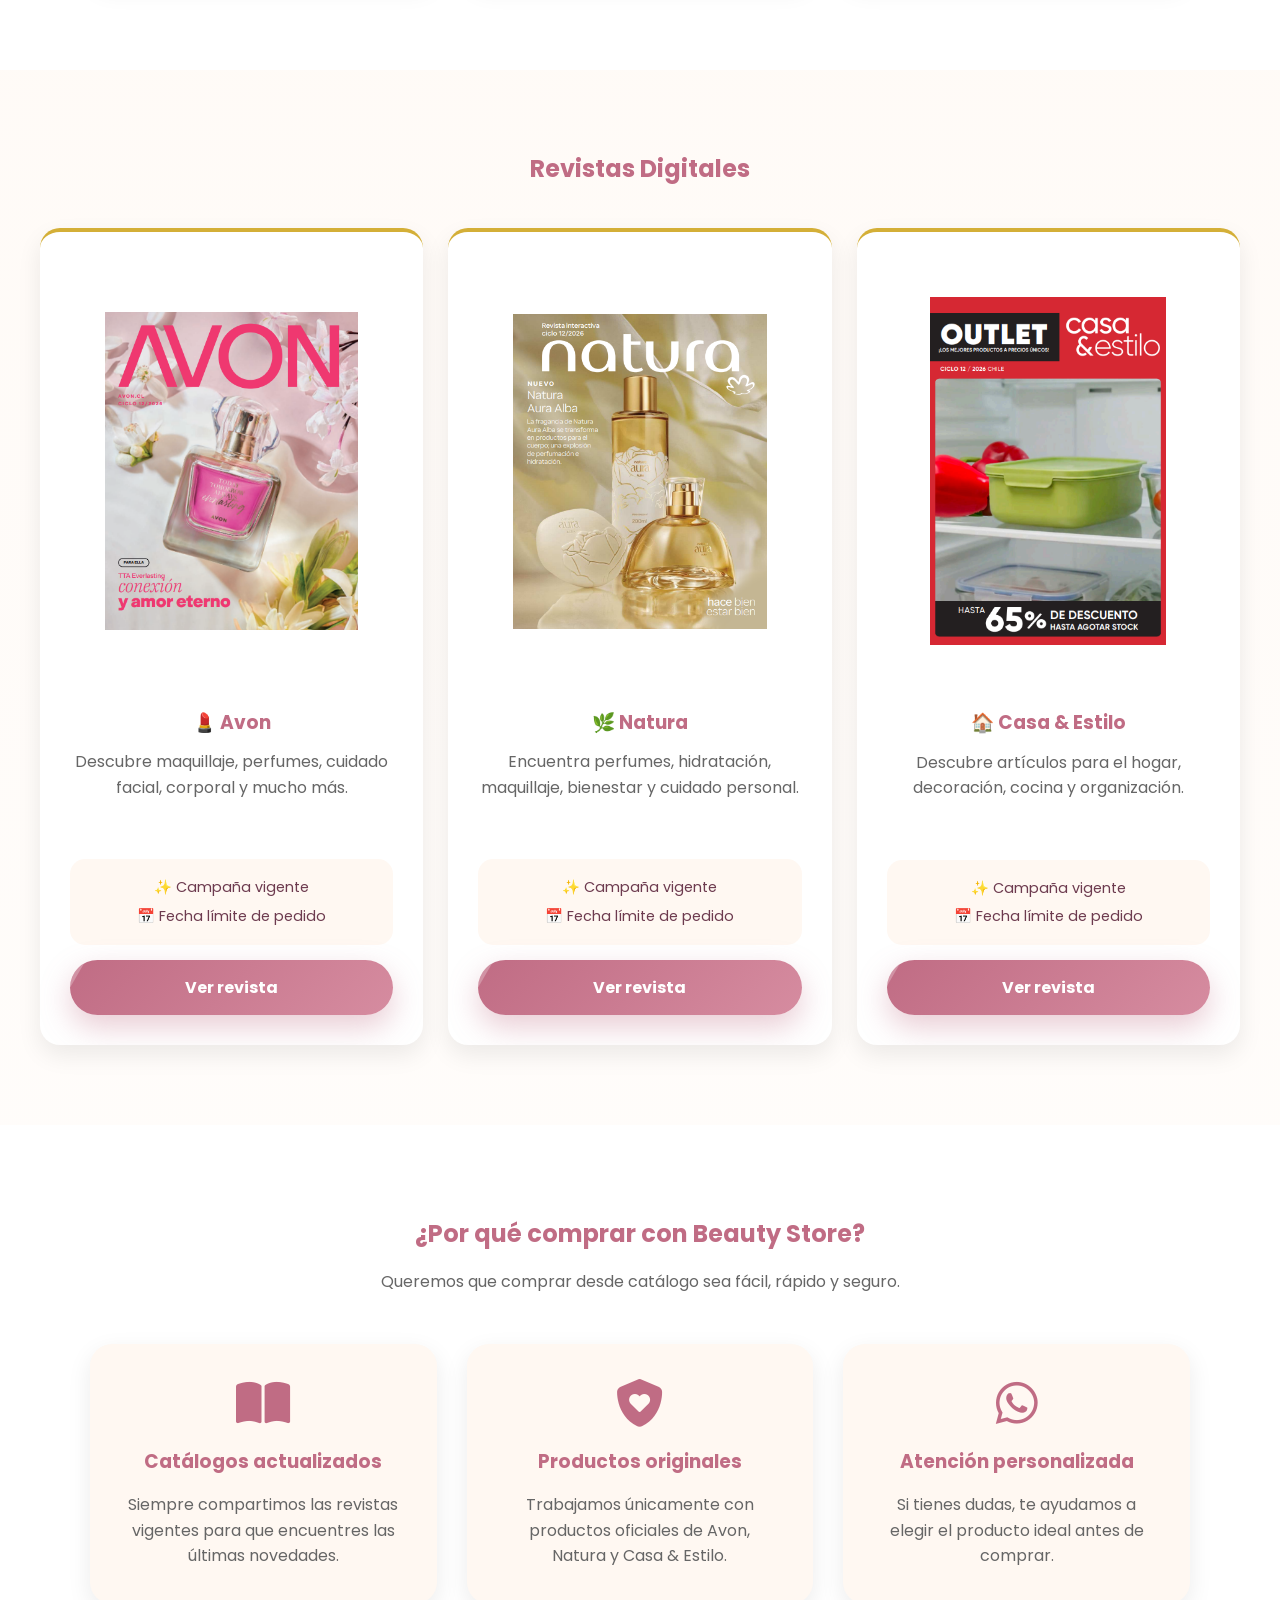
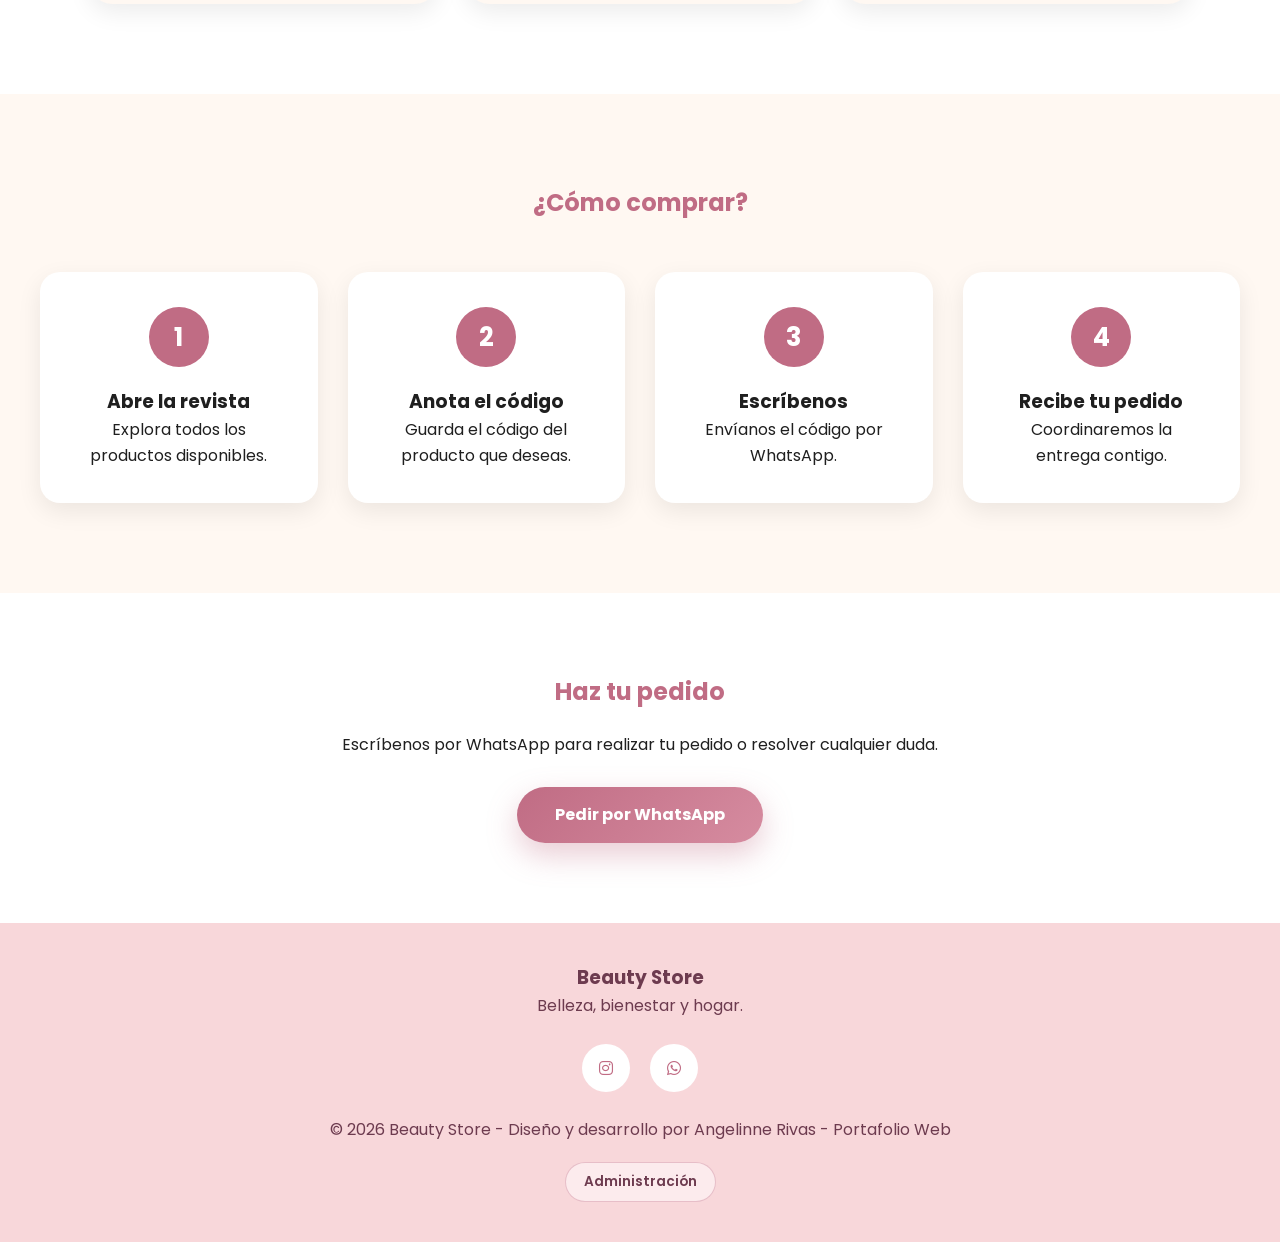
==== commit 0de8ece2: "Update index.html" ====
--- a/index.html
+++ b/index.html
@@ -397,7 +397,7 @@
 
 </div>
 
-<p>© 2026 Beauty Store - Diseño y desarollado por Angelinne Rivas - Portafolio Web</p>
+<p>© 2026 Beauty Store - Diseño y desarrollo por Angelinne Rivas - Portafolio Web</p>
 
 <a href="admin.html" class="admin-link">
     Administración
